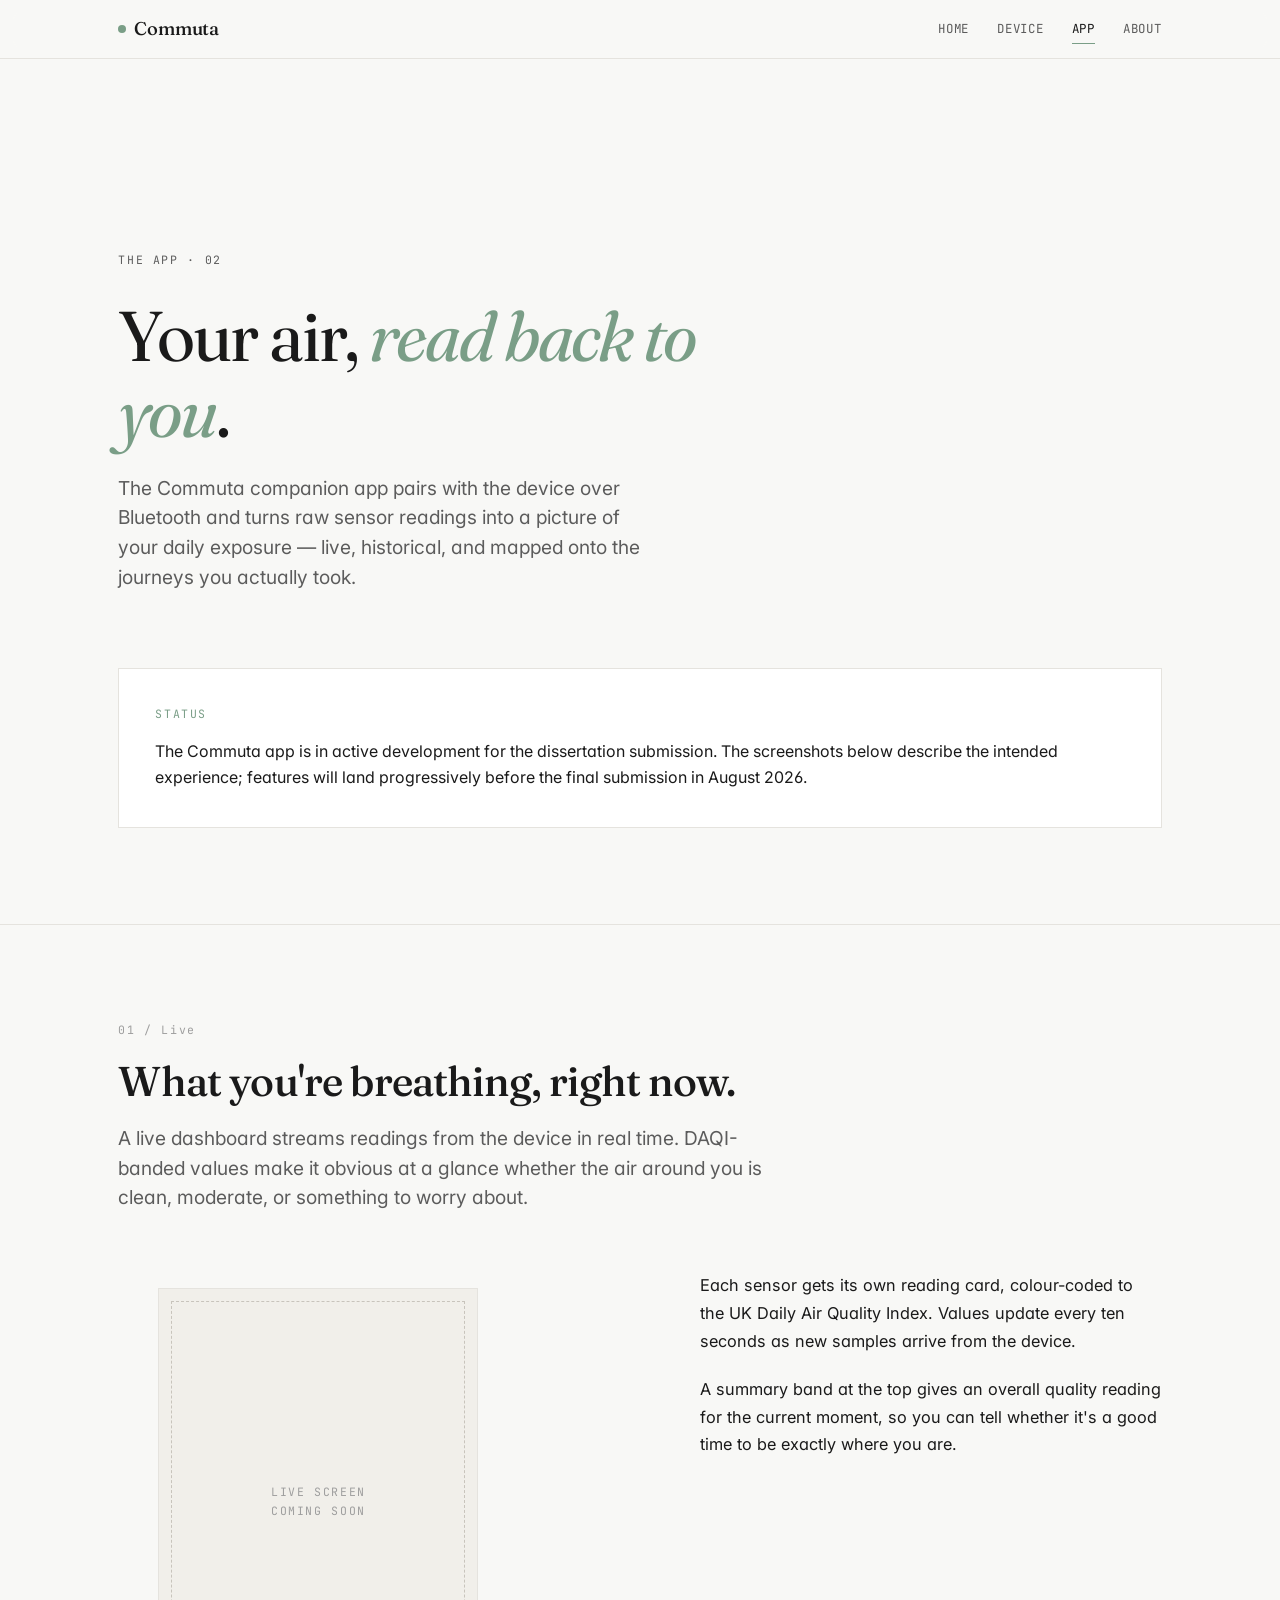
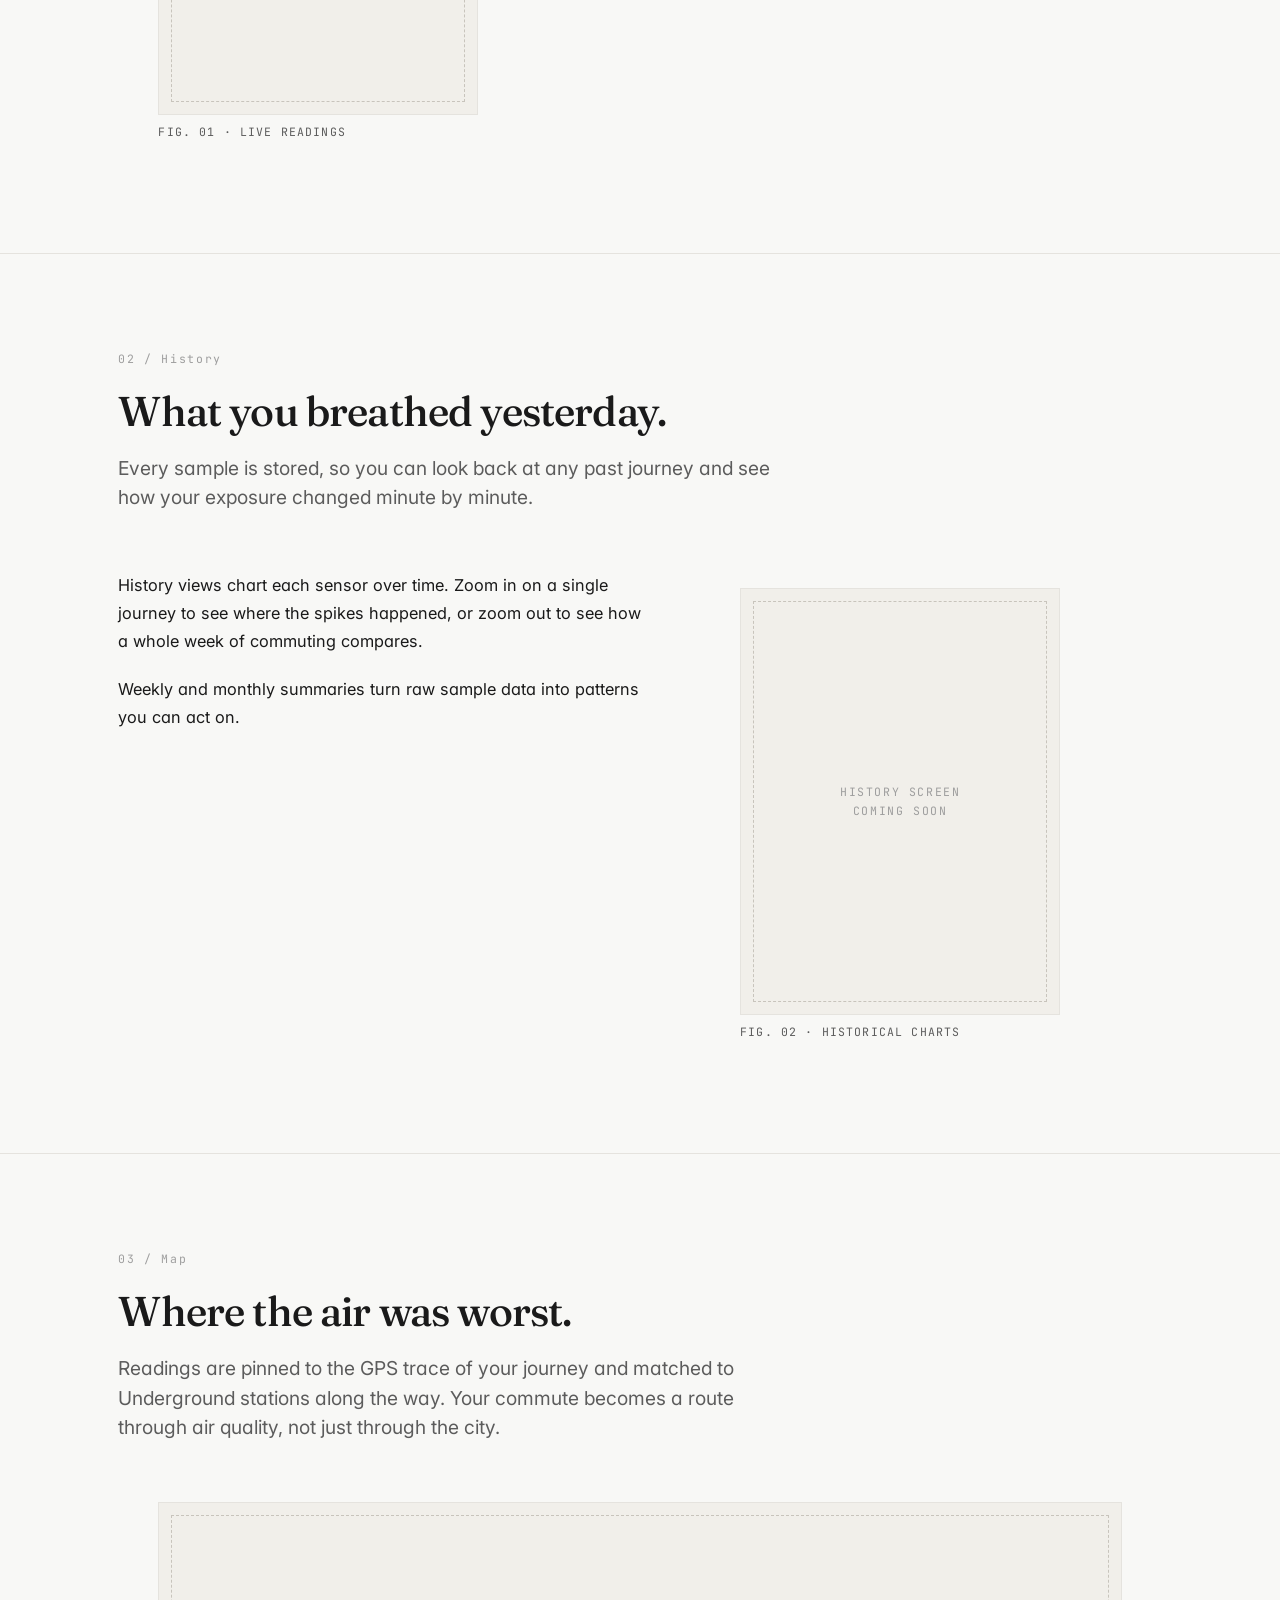
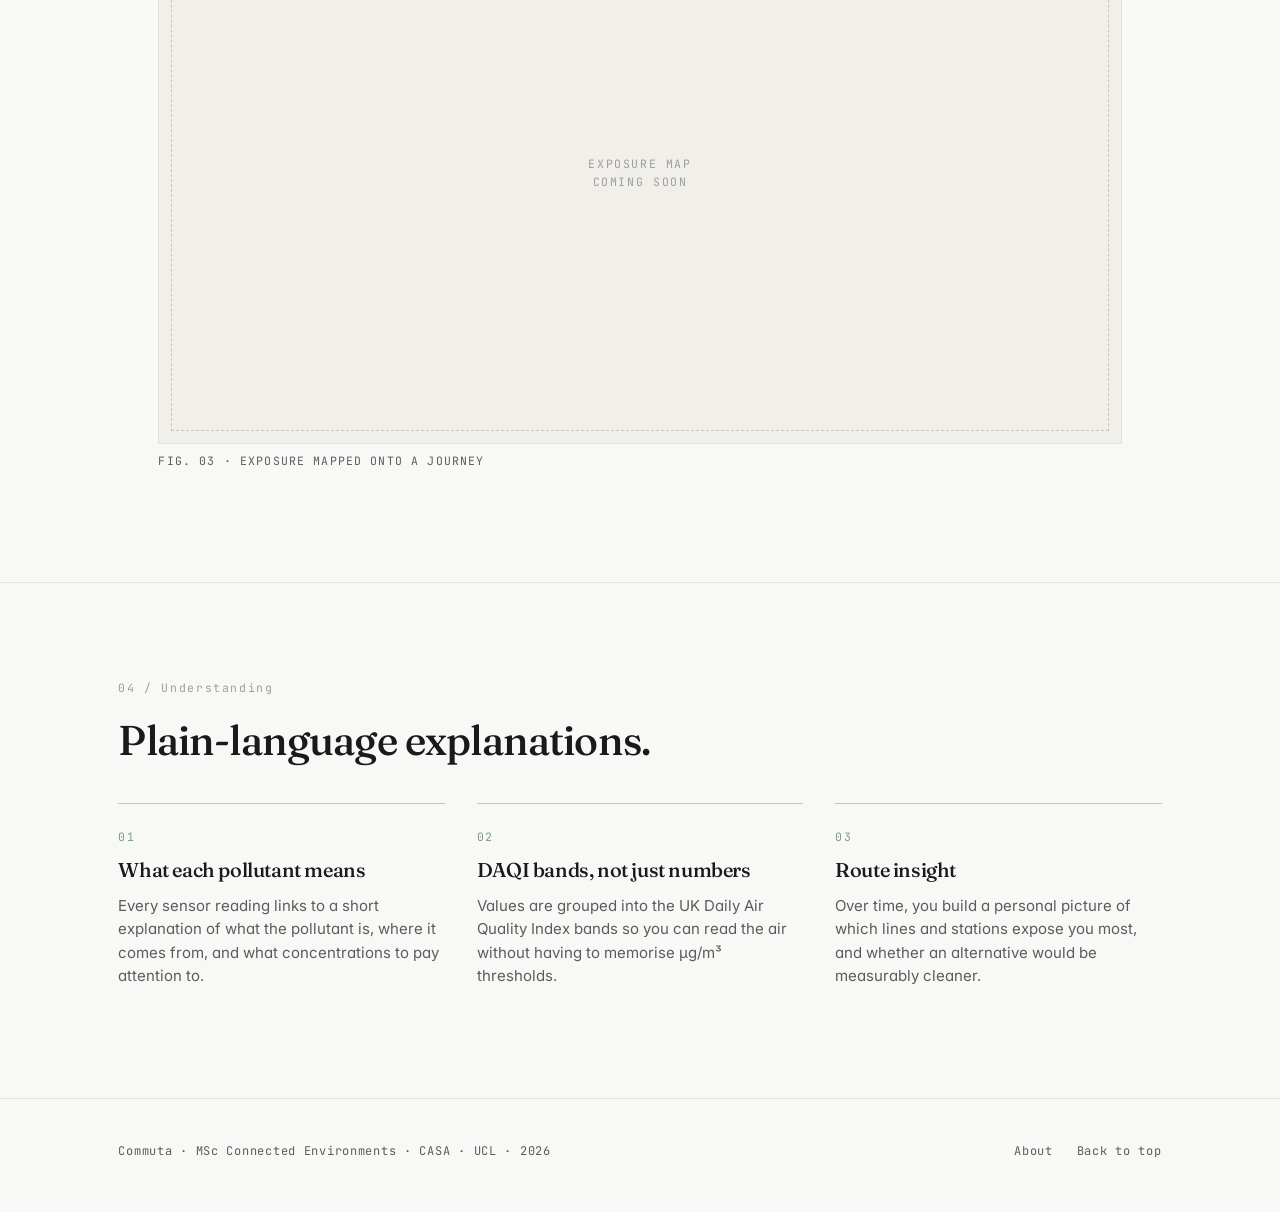
==== app.html @ 0f0882c5 "Landing page" ====
<!doctype html>
<html lang="en">
<head>
  <meta charset="utf-8" />
  <meta name="viewport" content="width=device-width, initial-scale=1" />
  <title>The App — Commuta</title>
  <meta name="description" content="The Commuta companion app shows live and historical air quality readings from your journeys and maps your personal exposure across the city." />
  <link rel="preconnect" href="https://fonts.googleapis.com" />
  <link rel="preconnect" href="https://fonts.gstatic.com" crossorigin />
  <link rel="stylesheet" href="https://fonts.googleapis.com/css2?family=Fraunces:opsz,wght@9..144,400;9..144,500;9..144,600&family=Inter:wght@400;500;600&family=JetBrains+Mono:wght@400;500&display=swap" />
  <link rel="stylesheet" href="styles.css" />
</head>
<body>

  <header class="nav">
    <div class="container nav__inner">
      <a href="index.html" class="brand" aria-label="Commuta — home">
        <span class="brand__dot" aria-hidden="true"></span>
        Commuta
      </a>
      <nav class="nav__links" aria-label="Primary">
        <a href="index.html">Home</a>
        <a href="device.html">Device</a>
        <a href="app.html" aria-current="page">App</a>
        <a href="about.html">About</a>
      </nav>
    </div>
  </header>

  <main>

    <!-- Hero -->
    <section class="section section--first">
      <div class="container">
        <div class="hero">
          <div class="eyebrow hero__eyebrow">
            The app · 02
          </div>
          <h1 class="hero__title">
            Your air, <em>read back to you</em>.
          </h1>
          <p class="lead hero__lead">
            The Commuta companion app pairs with the device over Bluetooth
            and turns raw sensor readings into a picture of your daily
            exposure &mdash; live, historical, and mapped onto the
            journeys you actually took.
          </p>
        </div>

        <div class="callout">
          <span class="callout__eyebrow">Status</span>
          <p style="margin:0;">
            The Commuta app is in active development for the dissertation
            submission. The screenshots below describe the intended
            experience; features will land progressively before the final
            submission in August 2026.
          </p>
        </div>
      </div>
    </section>

    <!-- Feature 1: Live -->
    <section class="section">
      <div class="container">
        <header class="section-head">
          <span class="section-head__num">01 / Live</span>
          <h2>What you're breathing, right now.</h2>
          <p class="lead">
            A live dashboard streams readings from the device in real
            time. DAQI-banded values make it obvious at a glance whether
            the air around you is clean, moderate, or something to worry
            about.
          </p>
        </header>

        <div class="split">
          <figure>
            <div class="media media--tall" style="max-width: 320px;">
              <span class="media__label">Live screen<br />coming soon</span>
            </div>
            <figcaption class="text-muted mono" style="font-size:0.72rem;letter-spacing:0.1em;text-transform:uppercase;margin-top:0.5rem;">Fig. 01 · Live readings</figcaption>
          </figure>
          <div class="prose">
            <p>
              Each sensor gets its own reading card, colour-coded to the
              UK Daily Air Quality Index. Values update every ten seconds
              as new samples arrive from the device.
            </p>
            <p>
              A summary band at the top gives an overall quality reading
              for the current moment, so you can tell whether it's a
              good time to be exactly where you are.
            </p>
          </div>
        </div>
      </div>
    </section>

    <!-- Feature 2: History -->
    <section class="section">
      <div class="container">
        <header class="section-head">
          <span class="section-head__num">02 / History</span>
          <h2>What you breathed yesterday.</h2>
          <p class="lead">
            Every sample is stored, so you can look back at any past
            journey and see how your exposure changed minute by minute.
          </p>
        </header>

        <div class="split">
          <div class="prose">
            <p>
              History views chart each sensor over time. Zoom in on a
              single journey to see where the spikes happened, or zoom out
              to see how a whole week of commuting compares.
            </p>
            <p>
              Weekly and monthly summaries turn raw sample data into
              patterns you can act on.
            </p>
          </div>
          <figure>
            <div class="media media--tall" style="max-width: 320px;">
              <span class="media__label">History screen<br />coming soon</span>
            </div>
            <figcaption class="text-muted mono" style="font-size:0.72rem;letter-spacing:0.1em;text-transform:uppercase;margin-top:0.5rem;">Fig. 02 · Historical charts</figcaption>
          </figure>
        </div>
      </div>
    </section>

    <!-- Feature 3: Map -->
    <section class="section">
      <div class="container">
        <header class="section-head">
          <span class="section-head__num">03 / Map</span>
          <h2>Where the air was worst.</h2>
          <p class="lead">
            Readings are pinned to the GPS trace of your journey and
            matched to Underground stations along the way. Your commute
            becomes a route through air quality, not just through the
            city.
          </p>
        </header>

        <figure>
          <div class="media media--wide">
            <span class="media__label">Exposure map<br />coming soon</span>
          </div>
          <figcaption class="text-muted mono" style="font-size:0.72rem;letter-spacing:0.1em;text-transform:uppercase;margin-top:0.5rem;">Fig. 03 · Exposure mapped onto a journey</figcaption>
        </figure>
      </div>
    </section>

    <!-- Feature 4: Understanding -->
    <section class="section">
      <div class="container">
        <header class="section-head">
          <span class="section-head__num">04 / Understanding</span>
          <h2>Plain-language explanations.</h2>
        </header>

        <div class="feature-list">
          <div class="feature">
            <span class="feature__num">01</span>
            <h3 class="feature__title">What each pollutant means</h3>
            <p class="feature__body">
              Every sensor reading links to a short explanation of what
              the pollutant is, where it comes from, and what
              concentrations to pay attention to.
            </p>
          </div>
          <div class="feature">
            <span class="feature__num">02</span>
            <h3 class="feature__title">DAQI bands, not just numbers</h3>
            <p class="feature__body">
              Values are grouped into the UK Daily Air Quality Index bands
              so you can read the air without having to memorise
              µg/m³ thresholds.
            </p>
          </div>
          <div class="feature">
            <span class="feature__num">03</span>
            <h3 class="feature__title">Route insight</h3>
            <p class="feature__body">
              Over time, you build a personal picture of which lines and
              stations expose you most, and whether an alternative would
              be measurably cleaner.
            </p>
          </div>
        </div>
      </div>
    </section>

  </main>

  <footer class="footer">
    <div class="container footer__inner">
      <div>
        Commuta · MSc Connected Environments · CASA · UCL · 2026
      </div>
      <div class="footer__links">
        <a href="about.html">About</a>
        <a href="#top">Back to top</a>
      </div>
    </div>
  </footer>

</body>
</html>
---- styles.css ----
/* =========================================================
   Commuta — Exhibition site stylesheet
   Palette derived from the Commuta app (Morandi tones)
   ========================================================= */

/* ---------- Tokens ---------- */
:root {
  /* Backgrounds */
  --bg:            #F8F8F6;
  --surface:       #FFFFFF;
  --surface-alt:   #F1EFEA;

  /* Text */
  --text:          #1A1A1A;
  --text-muted:    #5C5C5C;
  --text-subtle:   #9E9E9E;

  /* Accents */
  --sage:          #7A9E87;
  --dusty:         #8FA3B1;
  --mint:          #B8D4C1;

  /* DAQI band colours */
  --daqi-low:      #7A9E87;
  --daqi-mod:      #D4A96A;
  --daqi-high:     #CC7A6F;
  --daqi-vhigh:    #9B4A42;

  /* Structure */
  --rule:          #E5E3DE;
  --rule-strong:   #C8C4BC;

  /* Type */
  --font-display:  "Fraunces", Georgia, serif;
  --font-body:     "Inter", system-ui, -apple-system, sans-serif;
  --font-mono:     "JetBrains Mono", ui-monospace, "SF Mono", Menlo, monospace;

  /* Rhythm */
  --max:           1120px;
  --gutter:        clamp(1.25rem, 3vw, 2.5rem);
}

/* ---------- Reset ---------- */
*, *::before, *::after { box-sizing: border-box; }
html, body { margin: 0; padding: 0; }
img, svg, video { max-width: 100%; display: block; }
a { color: inherit; text-decoration: none; }
button { font: inherit; cursor: pointer; }

html {
  scroll-behavior: smooth;
  -webkit-text-size-adjust: 100%;
}

body {
  font-family: var(--font-body);
  font-size: 16px;
  line-height: 1.6;
  color: var(--text);
  background: var(--bg);
  font-feature-settings: "ss01", "cv11";
  -webkit-font-smoothing: antialiased;
}

/* ---------- Typography scale ---------- */
.eyebrow {
  font-family: var(--font-mono);
  font-size: 0.72rem;
  letter-spacing: 0.14em;
  text-transform: uppercase;
  color: var(--text-muted);
}

h1, h2, h3, h4 {
  font-family: var(--font-display);
  font-weight: 500;
  letter-spacing: -0.02em;
  line-height: 1.08;
  color: var(--text);
  margin: 0;
}

h1 {
  font-size: clamp(2.4rem, 6vw, 4.4rem);
  font-weight: 400;
  letter-spacing: -0.03em;
}

h2 {
  font-size: clamp(1.75rem, 3.4vw, 2.6rem);
  font-weight: 500;
}

h3 {
  font-size: clamp(1.15rem, 1.8vw, 1.35rem);
  font-weight: 500;
}

p { margin: 0 0 1em; }

.lead {
  font-size: clamp(1.05rem, 1.5vw, 1.2rem);
  line-height: 1.55;
  color: var(--text-muted);
  max-width: 40em;
}

.mono {
  font-family: var(--font-mono);
  font-variant-numeric: tabular-nums;
}

/* ---------- Layout ---------- */
.container {
  width: 100%;
  max-width: var(--max);
  margin: 0 auto;
  padding-inline: var(--gutter);
}

.section {
  padding-block: clamp(3.5rem, 8vw, 6rem);
  border-top: 1px solid var(--rule);
}

.section--first { border-top: 0; }

/* ---------- Navigation ---------- */
.nav {
  position: sticky;
  top: 0;
  z-index: 20;
  background: rgba(248, 248, 246, 0.85);
  backdrop-filter: saturate(1.4) blur(10px);
  -webkit-backdrop-filter: saturate(1.4) blur(10px);
  border-bottom: 1px solid var(--rule);
}

.nav__inner {
  display: flex;
  align-items: center;
  justify-content: space-between;
  gap: 2rem;
  padding-block: 0.9rem;
}

.brand {
  display: inline-flex;
  align-items: center;
  gap: 0.5rem;
  font-family: var(--font-display);
  font-size: 1.15rem;
  font-weight: 500;
  letter-spacing: -0.01em;
  color: var(--text);
}

.brand__dot {
  width: 8px;
  height: 8px;
  border-radius: 50%;
  background: var(--sage);
  display: inline-block;
}

.nav__links {
  display: flex;
  gap: clamp(1rem, 2.5vw, 1.75rem);
  align-items: center;
  font-family: var(--font-mono);
  font-size: 0.78rem;
  letter-spacing: 0.06em;
  text-transform: uppercase;
}

.nav__links a {
  color: var(--text-muted);
  padding-block: 0.25rem;
  border-bottom: 1px solid transparent;
  transition: color 0.15s, border-color 0.15s;
}

.nav__links a:hover { color: var(--text); }

.nav__links a[aria-current="page"] {
  color: var(--text);
  border-bottom-color: var(--sage);
}

/* ---------- Hero ---------- */
.hero {
  padding-top: clamp(3rem, 8vw, 6rem);
  padding-bottom: clamp(2rem, 5vw, 3.5rem);
}

.hero__eyebrow { margin-bottom: 1.75rem; }

.hero__title {
  max-width: 15ch;
  margin-bottom: 1.5rem;
}

.hero__title em {
  font-style: italic;
  color: var(--sage);
  font-weight: 400;
}

.hero__lead { max-width: 44ch; }

/* ---------- Instrument readout (signature element) ---------- */
.readout {
  background: var(--surface);
  border: 1px solid var(--rule);
  border-radius: 4px;
  padding: 1.25rem 1.5rem;
  display: grid;
  gap: 0.75rem;
  font-family: var(--font-mono);
  font-size: 0.85rem;
  box-shadow: 0 1px 0 rgba(0,0,0,0.02);
}

.readout__header {
  display: flex;
  justify-content: space-between;
  align-items: baseline;
  padding-bottom: 0.75rem;
  border-bottom: 1px solid var(--rule);
  margin-bottom: 0.25rem;
}

.readout__title {
  font-family: var(--font-mono);
  font-size: 0.72rem;
  letter-spacing: 0.14em;
  text-transform: uppercase;
  color: var(--text-muted);
}

.readout__status {
  font-size: 0.7rem;
  letter-spacing: 0.1em;
  text-transform: uppercase;
  color: var(--sage);
  display: inline-flex;
  align-items: center;
  gap: 0.4rem;
}

.readout__status::before {
  content: "";
  width: 6px;
  height: 6px;
  border-radius: 50%;
  background: var(--sage);
  animation: pulse 2.4s ease-in-out infinite;
}

@keyframes pulse {
  0%, 100% { opacity: 1; }
  50%      { opacity: 0.3; }
}

@media (prefers-reduced-motion: reduce) {
  .readout__status::before { animation: none; }
}

.readout__row {
  display: grid;
  grid-template-columns: 16px 5rem 1fr 4rem;
  align-items: baseline;
  gap: 0.6rem;
  padding-block: 0.15rem;
}

@media (min-width: 640px) {
  .readout__row {
    grid-template-columns: 16px 5.5rem 1fr 4rem 5rem;
    gap: 0.75rem;
  }
}

.readout__dot {
  width: 8px;
  height: 8px;
  border-radius: 50%;
  justify-self: center;
}
.readout__dot--low   { background: var(--daqi-low); }
.readout__dot--mod   { background: var(--daqi-mod); }
.readout__dot--high  { background: var(--daqi-high); }

.readout__label {
  color: var(--text);
  letter-spacing: 0.02em;
}

.readout__spec {
  color: var(--text-subtle);
  font-size: 0.72rem;
  display: none;
}

@media (min-width: 640px) {
  .readout__spec { display: inline; }
}

.readout__value {
  text-align: right;
  color: var(--text);
  font-weight: 500;
  font-variant-numeric: tabular-nums;
}

.readout__band {
  text-align: right;
  color: var(--text-muted);
  font-size: 0.72rem;
  letter-spacing: 0.1em;
  text-transform: uppercase;
  grid-column: 2 / -1;
  padding-top: 0.1rem;
}

@media (min-width: 640px) {
  .readout__band {
    grid-column: auto;
    padding-top: 0;
  }
}

.readout__foot {
  margin-top: 0.5rem;
  padding-top: 0.75rem;
  border-top: 1px dashed var(--rule);
  font-size: 0.7rem;
  color: var(--text-subtle);
  letter-spacing: 0.06em;
  text-transform: uppercase;
  text-align: right;
}

/* ---------- Two-column intro ---------- */
.split {
  display: grid;
  grid-template-columns: 1fr;
  gap: clamp(2rem, 4vw, 3.5rem);
  align-items: start;
}

@media (min-width: 780px) {
  .split { grid-template-columns: minmax(0, 1.15fr) minmax(0, 1fr); }
}

/* ---------- Section headers with numbered eyebrow ---------- */
.section-head {
  display: grid;
  grid-template-columns: 1fr;
  gap: 1.25rem;
  margin-bottom: 2.5rem;
  max-width: 42em;
}

.section-head__num {
  font-family: var(--font-mono);
  font-size: 0.72rem;
  letter-spacing: 0.14em;
  color: var(--text-subtle);
}

/* ---------- Spec grid ---------- */
.specs {
  display: grid;
  grid-template-columns: repeat(auto-fill, minmax(200px, 1fr));
  gap: 1px;
  background: var(--rule);
  border: 1px solid var(--rule);
}

.spec {
  background: var(--surface);
  padding: 1.25rem;
  display: grid;
  gap: 0.5rem;
  min-height: 130px;
}

.spec__label {
  font-family: var(--font-mono);
  font-size: 0.68rem;
  letter-spacing: 0.12em;
  text-transform: uppercase;
  color: var(--text-subtle);
}

.spec__value {
  font-family: var(--font-display);
  font-size: 1.25rem;
  font-weight: 500;
  color: var(--text);
  line-height: 1.15;
}

.spec__note {
  font-size: 0.82rem;
  color: var(--text-muted);
  line-height: 1.45;
}

/* ---------- Feature list ---------- */
.feature-list {
  display: grid;
  gap: 2rem;
  grid-template-columns: 1fr;
}

@media (min-width: 780px) {
  .feature-list { grid-template-columns: repeat(3, 1fr); }
}

.feature {
  display: grid;
  gap: 0.75rem;
  padding-top: 1.5rem;
  border-top: 1px solid var(--rule-strong);
}

.feature__num {
  font-family: var(--font-mono);
  font-size: 0.72rem;
  color: var(--sage);
  letter-spacing: 0.12em;
}

.feature__title {
  font-family: var(--font-display);
  font-size: 1.25rem;
  font-weight: 500;
  line-height: 1.2;
}

.feature__body {
  font-size: 0.94rem;
  color: var(--text-muted);
  line-height: 1.55;
}

/* ---------- Media placeholder ---------- */
.media {
  background: var(--surface-alt);
  border: 1px solid var(--rule);
  aspect-ratio: 4 / 3;
  display: grid;
  place-items: center;
  color: var(--text-subtle);
  font-family: var(--font-mono);
  font-size: 0.72rem;
  letter-spacing: 0.14em;
  text-transform: uppercase;
  position: relative;
  overflow: hidden;
}

.media::before {
  content: "";
  position: absolute;
  inset: 12px;
  border: 1px dashed var(--rule-strong);
  pointer-events: none;
}

.media--tall { aspect-ratio: 3 / 4; }
.media--wide { aspect-ratio: 16 / 9; }
.media--square { aspect-ratio: 1 / 1; }

.media__label {
  position: relative;
  z-index: 1;
  text-align: center;
  padding: 1rem;
}

/* ---------- Gallery grid ---------- */
.gallery {
  display: grid;
  gap: 1.25rem;
  grid-template-columns: 1fr;
}

@media (min-width: 640px) {
  .gallery { grid-template-columns: repeat(2, 1fr); }
}

@media (min-width: 960px) {
  .gallery--3 { grid-template-columns: repeat(3, 1fr); }
}

/* ---------- Prose block ---------- */
.prose {
  max-width: 38em;
  font-size: 1.02rem;
  line-height: 1.7;
  color: var(--text);
}

.prose p { margin-bottom: 1.25em; }

.prose a {
  color: var(--sage);
  border-bottom: 1px solid var(--mint);
  transition: border-color 0.15s;
}

.prose a:hover { border-bottom-color: var(--sage); }

/* ---------- Data tables (device specs) ---------- */
.data-table {
  width: 100%;
  border-collapse: collapse;
  font-size: 0.92rem;
}

.data-table th,
.data-table td {
  padding: 0.85rem 0.5rem;
  border-bottom: 1px solid var(--rule);
  text-align: left;
  vertical-align: top;
}

.data-table th {
  font-family: var(--font-mono);
  font-size: 0.7rem;
  letter-spacing: 0.12em;
  text-transform: uppercase;
  color: var(--text-subtle);
  font-weight: 400;
}

.data-table td.mono { font-size: 0.88rem; }

/* ---------- Callout / next steps ---------- */
.callout {
  background: var(--surface);
  border: 1px solid var(--rule);
  padding: clamp(1.5rem, 3vw, 2.25rem);
  display: grid;
  gap: 1rem;
}

.callout__eyebrow {
  font-family: var(--font-mono);
  font-size: 0.72rem;
  letter-spacing: 0.14em;
  text-transform: uppercase;
  color: var(--sage);
}

/* ---------- Page links (bottom of home) ---------- */
.page-links {
  display: grid;
  gap: 1px;
  background: var(--rule);
  border: 1px solid var(--rule);
}

@media (min-width: 780px) {
  .page-links { grid-template-columns: repeat(3, 1fr); }
}

.page-link {
  background: var(--surface);
  padding: 1.75rem 1.5rem;
  display: grid;
  gap: 0.5rem;
  transition: background 0.15s;
}

.page-link:hover { background: var(--surface-alt); }

.page-link__num {
  font-family: var(--font-mono);
  font-size: 0.7rem;
  letter-spacing: 0.14em;
  color: var(--text-subtle);
}

.page-link__title {
  font-family: var(--font-display);
  font-size: 1.35rem;
  font-weight: 500;
}

.page-link__body {
  font-size: 0.9rem;
  color: var(--text-muted);
  line-height: 1.5;
}

.page-link__arrow {
  font-family: var(--font-mono);
  color: var(--sage);
  font-size: 0.82rem;
  margin-top: 0.5rem;
}

/* ---------- Footer ---------- */
.footer {
  border-top: 1px solid var(--rule);
  padding-block: 2.5rem 3rem;
  font-family: var(--font-mono);
  font-size: 0.75rem;
  letter-spacing: 0.06em;
  color: var(--text-muted);
}

.footer__inner {
  display: grid;
  gap: 1.25rem;
  grid-template-columns: 1fr;
}

@media (min-width: 640px) {
  .footer__inner {
    grid-template-columns: 1fr auto;
    align-items: center;
  }
}

.footer__links {
  display: flex;
  gap: 1.5rem;
  flex-wrap: wrap;
}

.footer__links a {
  border-bottom: 1px solid transparent;
  transition: border-color 0.15s;
  padding-block: 0.15rem;
}

.footer__links a:hover { border-bottom-color: var(--sage); }

/* ---------- Utility ---------- */
.stack-sm > * + * { margin-top: 0.5rem; }
.stack-md > * + * { margin-top: 1rem; }
.stack-lg > * + * { margin-top: 2rem; }

.text-muted   { color: var(--text-muted); }
.text-subtle  { color: var(--text-subtle); }

/* ---------- Focus states ---------- */
a:focus-visible,
button:focus-visible {
  outline: 2px solid var(--sage);
  outline-offset: 3px;
  border-radius: 2px;
}
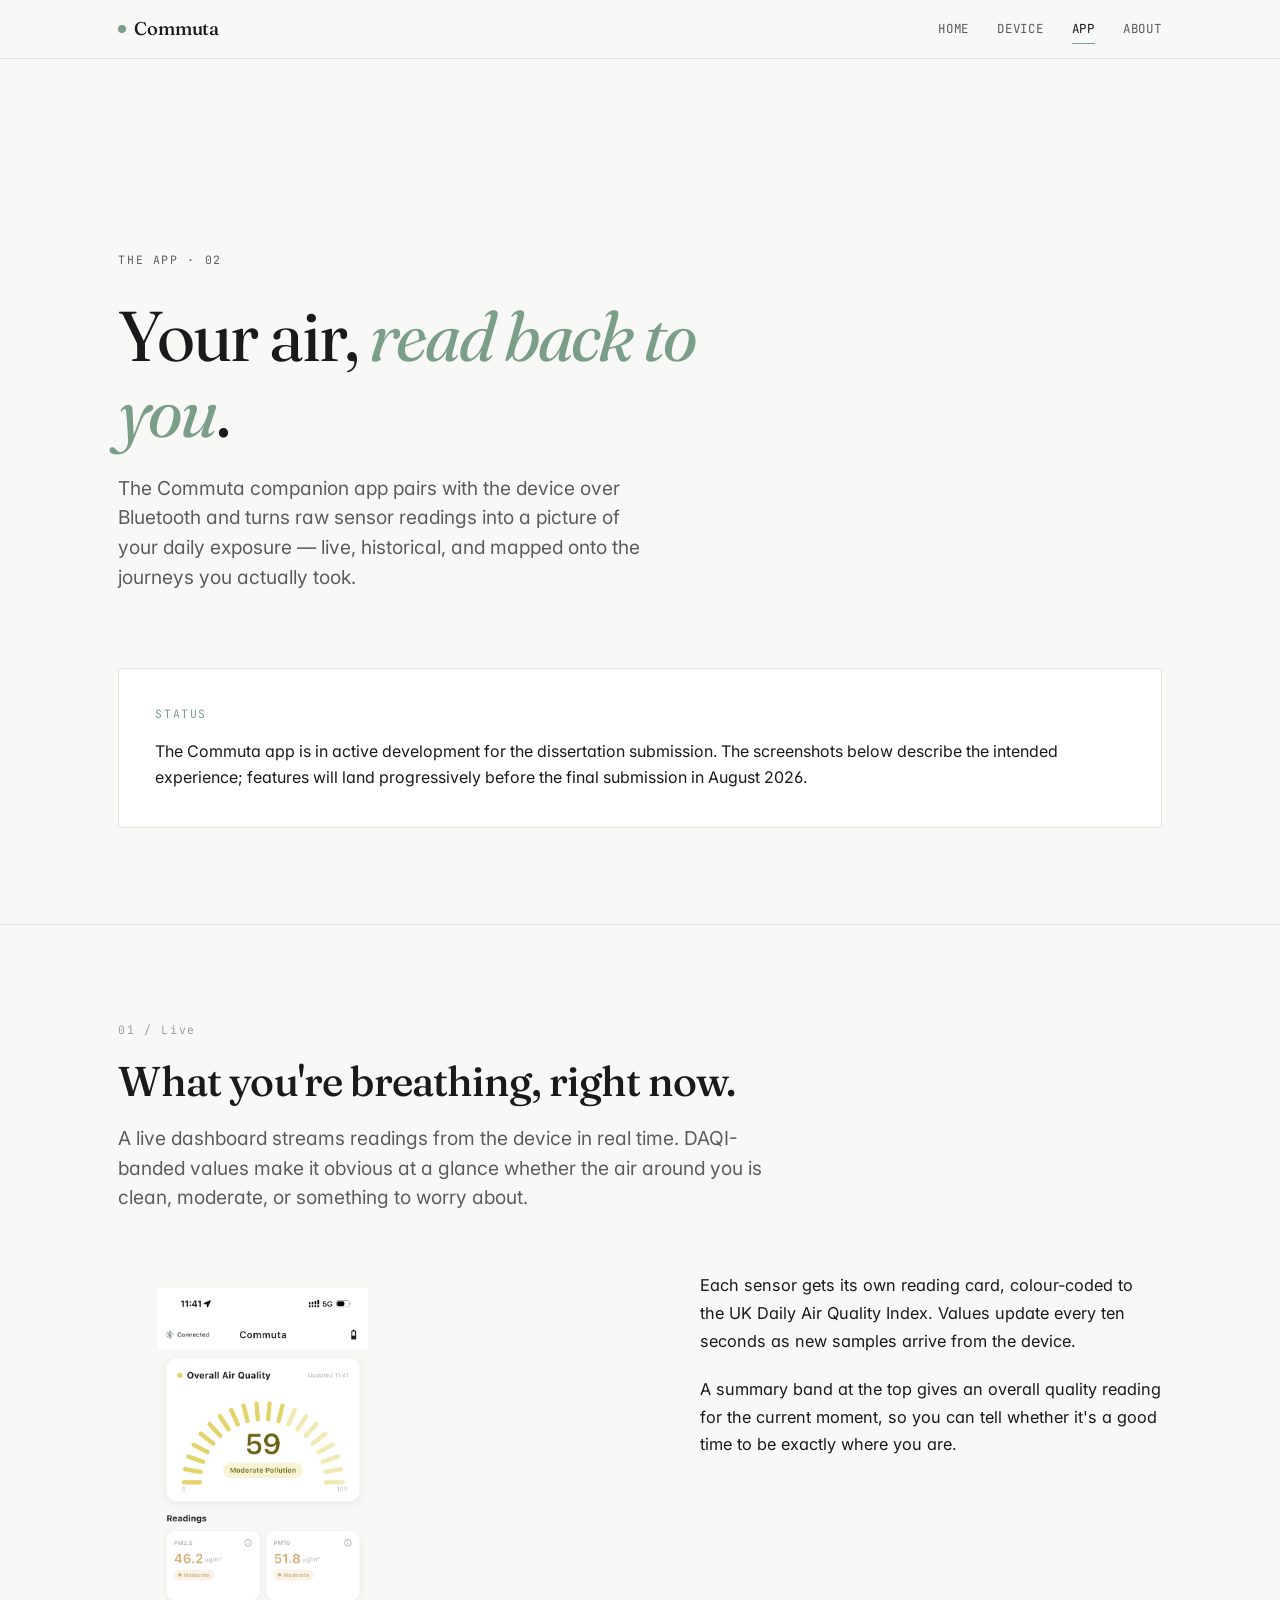
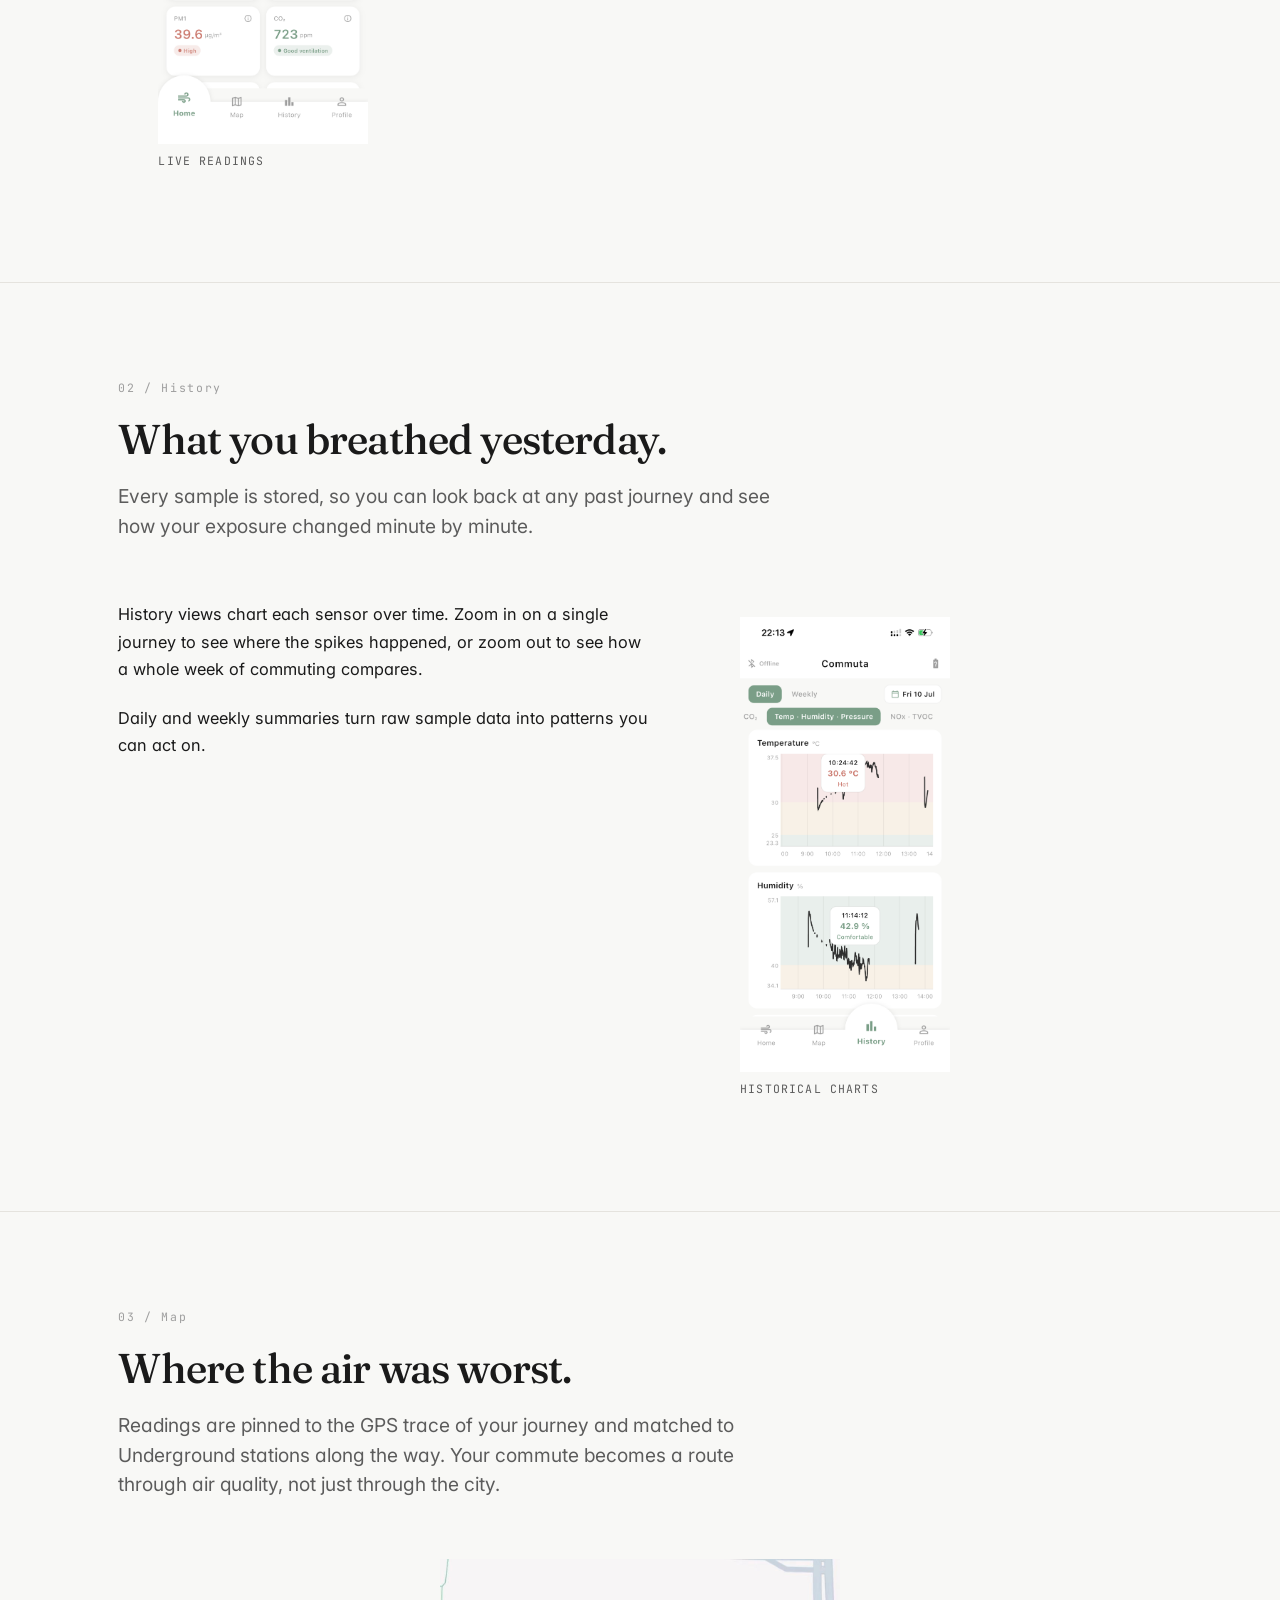
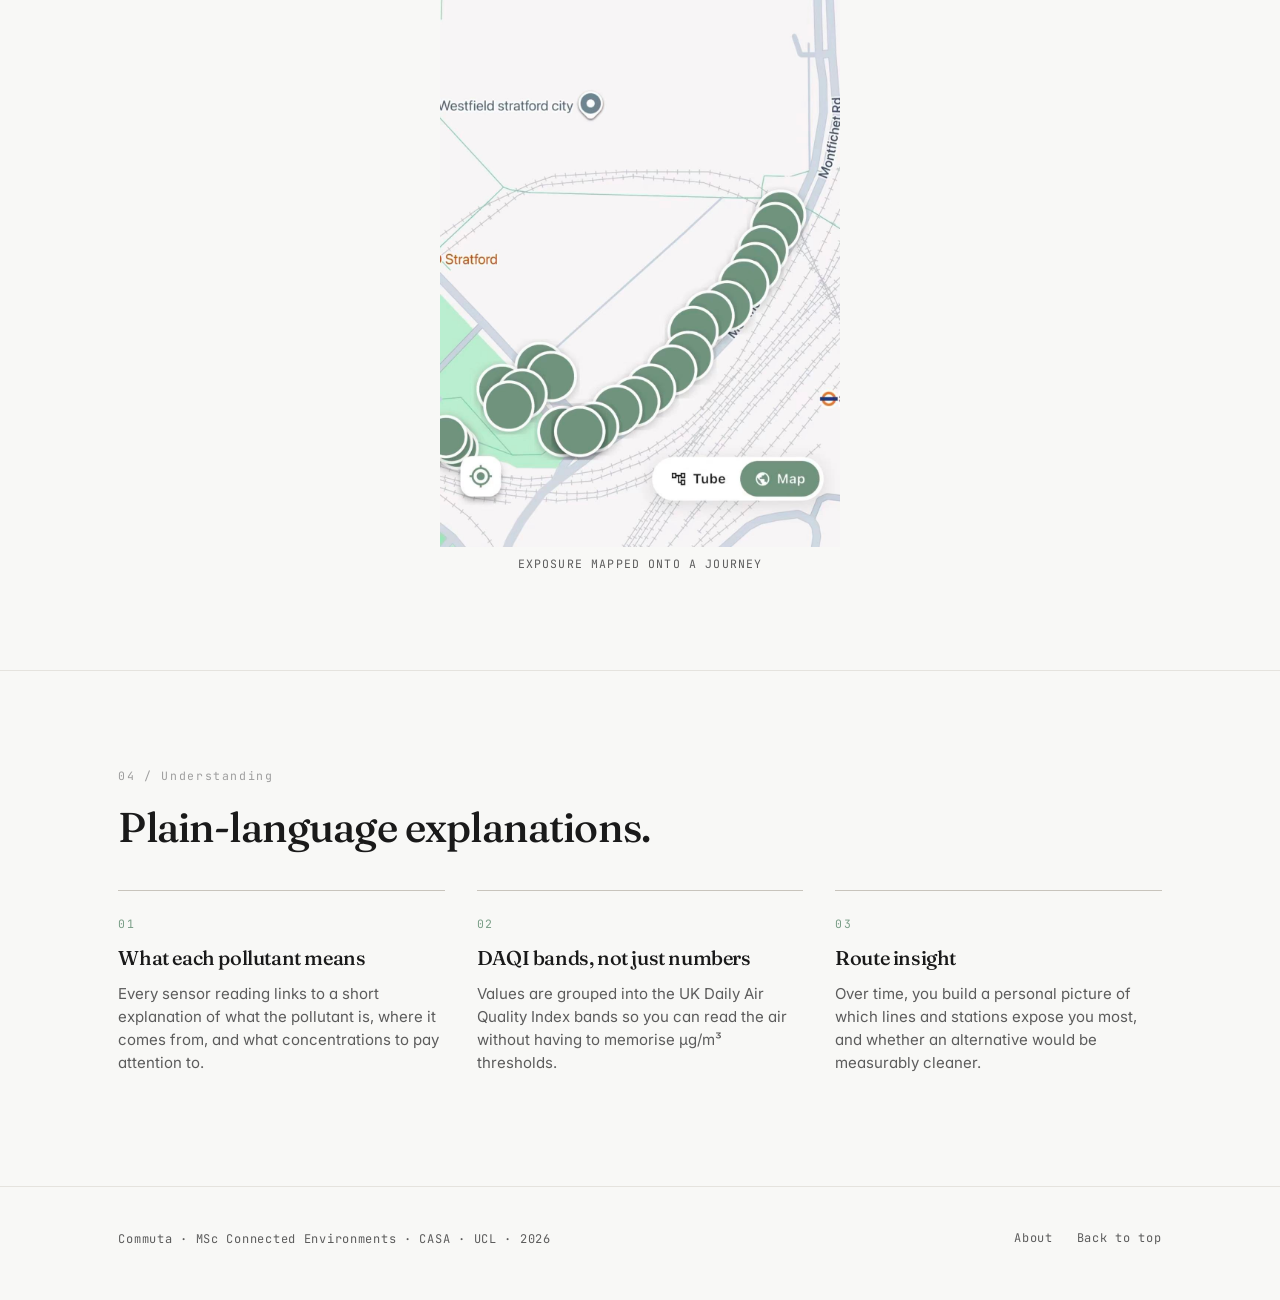
==== commit ddd5dcd1: "Landing page pictures" ====
--- a/app.html
+++ b/app.html
@@ -75,10 +75,8 @@
 
         <div class="split">
           <figure>
-            <div class="media media--tall" style="max-width: 320px;">
-              <span class="media__label">Live screen<br />coming soon</span>
-            </div>
-            <figcaption class="text-muted mono" style="font-size:0.72rem;letter-spacing:0.1em;text-transform:uppercase;margin-top:0.5rem;">Fig. 01 · Live readings</figcaption>
+            <img src="images/live_reading.png" alt="Screenshot of the Commuta app's live reading dashboard, showing DAQI-banded sensor values" style="max-width: 210px; width:100%; height:auto; display:block;" />
+            <figcaption class="text-muted mono" style="font-size:0.72rem;letter-spacing:0.1em;text-transform:uppercase;margin-top:0.5rem;">Live readings</figcaption>
           </figure>
           <div class="prose">
             <p>
@@ -116,15 +114,13 @@
               to see how a whole week of commuting compares.
             </p>
             <p>
-              Weekly and monthly summaries turn raw sample data into
+              Daily and weekly summaries turn raw sample data into
               patterns you can act on.
             </p>
           </div>
           <figure>
-            <div class="media media--tall" style="max-width: 320px;">
-              <span class="media__label">History screen<br />coming soon</span>
-            </div>
-            <figcaption class="text-muted mono" style="font-size:0.72rem;letter-spacing:0.1em;text-transform:uppercase;margin-top:0.5rem;">Fig. 02 · Historical charts</figcaption>
+            <img src="images/historical_chart.png" alt="Screenshot of the Commuta app's history screen, showing daily and weekly charts of sensor readings" style="max-width: 210px; width:100%; height:auto; display:block;" />
+            <figcaption class="text-muted mono" style="font-size:0.72rem;letter-spacing:0.1em;text-transform:uppercase;margin-top:0.5rem;">Historical charts</figcaption>
           </figure>
         </div>
       </div>
@@ -144,11 +140,9 @@
           </p>
         </header>
 
-        <figure>
-          <div class="media media--wide">
-            <span class="media__label">Exposure map<br />coming soon</span>
-          </div>
-          <figcaption class="text-muted mono" style="font-size:0.72rem;letter-spacing:0.1em;text-transform:uppercase;margin-top:0.5rem;">Fig. 03 · Exposure mapped onto a journey</figcaption>
+        <figure style="margin: 0 auto; max-width: 400px;">
+          <img src="images/exposure_map.jpg" alt="Screenshot of the Commuta app's exposure map, showing sensor readings pinned to a journey trace through the London Underground" style="width:100%; height:auto; display:block;" />
+          <figcaption class="text-muted mono" style="font-size:0.72rem;letter-spacing:0.1em;text-transform:uppercase;margin-top:0.5rem; text-align:center;">Exposure mapped onto a journey</figcaption>
         </figure>
       </div>
     </section>
